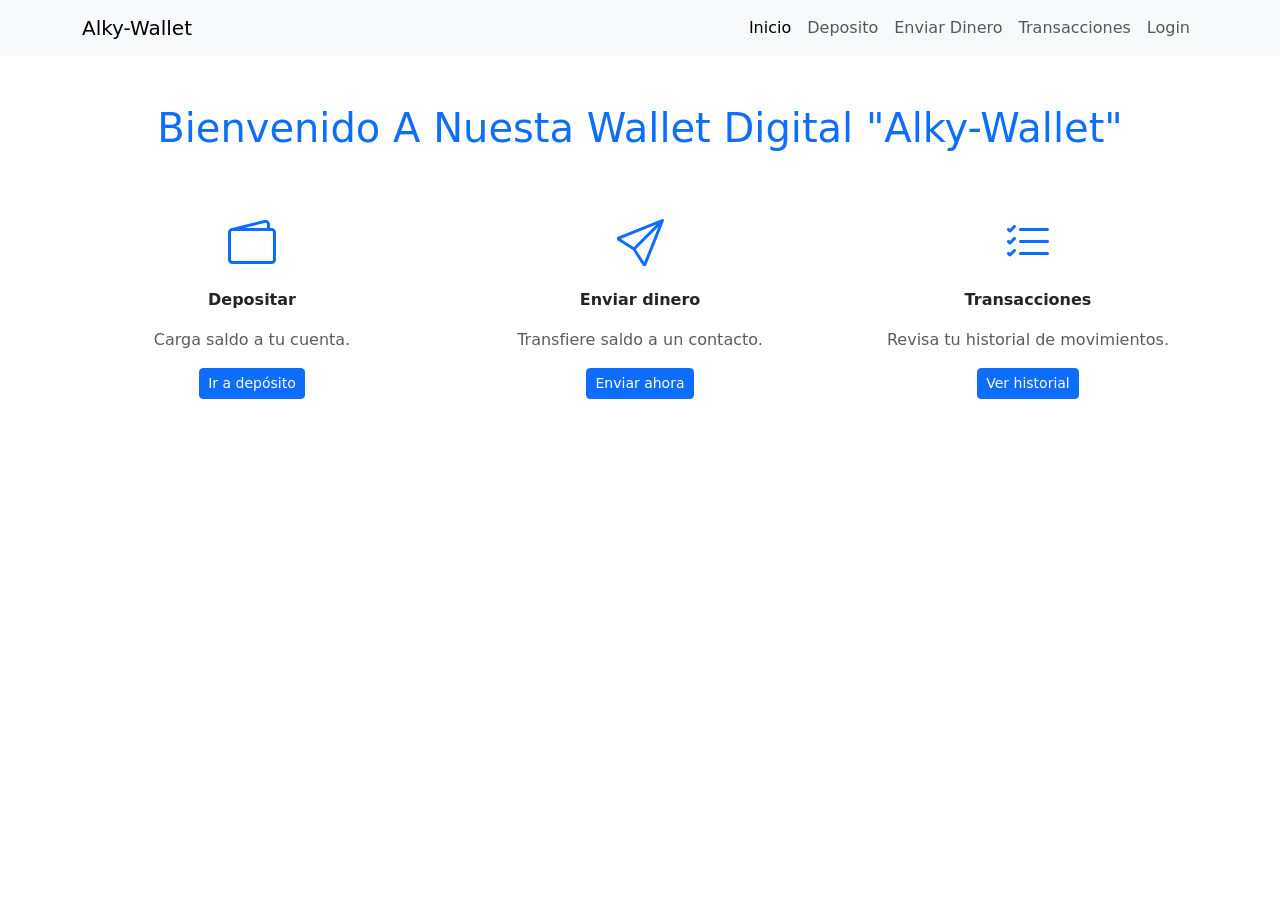
==== index.html @ f712dc09 "Add files via upload Corrijo imagenes rotas, bug de boton y agrego nota de credenciales de prueba" ====
<!DOCTYPE html>
<html lang="es">

<head>
  <meta charset="UTF-8">
  <meta name="viewport" content="width=device-width, initial-scale=1.0">
  <title>Inicio</title>

  <!-- BOOTSTRAP CSS -->
  <link href="https://cdn.jsdelivr.net/npm/bootstrap@5.3.8/dist/css/bootstrap.min.css" rel="stylesheet"
    integrity="sha384-sRIl4kxILFvY47J16cr9ZwB07vP4J8+LH7qKQnuqkuIAvNWLzeN8tE5YBujZqJLB" crossorigin="anonymous">

  <!-- BOOTSTRAP ICONS -->
  <link rel="stylesheet" href="https://cdn.jsdelivr.net/npm/bootstrap-icons@1.11.3/font/bootstrap-icons.min.css">

  <!-- BOOTSTRAP JS -->
  <script defer src="https://cdn.jsdelivr.net/npm/bootstrap@5.3.8/dist/js/bootstrap.bundle.min.js"
    integrity="sha384-FKyoEForCGlyvwx9Hj09JcYn3nv7wiPVlz7YYwJrWVcXK/BmnVDxM+D2scQbITxI"
    crossorigin="anonymous"></script>

  <!-- ESTILOS PROPIOS -->
  <link rel="stylesheet" href="./assets/css/style.css">

</head>

<body>

  <!-- NAVBAR -->
  <nav class="navbar navbar-expand-sm bg-body-tertiary">
    <div class="container">
      <a class="navbar-brand" href="./index.html">Alky-Wallet</a>
      <button class="navbar-toggler" type="button" data-bs-toggle="collapse" data-bs-target="#navbarNavAltMarkup"
        aria-controls="navbarNavAltMarkup" aria-expanded="false" aria-label="Toggle navigation">
        <span class="navbar-toggler-icon"></span>
      </button>
      <div class="collapse navbar-collapse" id="navbarNavAltMarkup">
        <div class="navbar-nav ms-auto">
          <a class="nav-link active" aria-current="page" href="./index.html">Inicio</a>
          <a class="nav-link" href="./deposit.html">Deposito</a>
          <a class="nav-link" href="./sendmoney.html">Enviar Dinero</a>
          <a class="nav-link" href="./transactions.html">Transacciones</a>
          <a class="nav-link" href="./login.html">Login</a>
        </div>
      </div>
    </div>
  </nav>


  <!-- ENCABEZADO -->
  <header class="py-5">
    <h1 class="text-primary text-capitalize text-center">Bienvenido a nuesta wallet digital "Alky-Wallet"</h1>
  </header>

  <main class="container">

    <div class="row g-5 justify-content-between row-cols-1 row-cols-md-2 row-cols-lg-3 text-center">

      <div class="col">
        <i class="bi bi-wallet2 text-primary" style="font-size: 3rem;"></i>
        <p class="fw-bolder mt-2">Depositar</p>
        <p class="text-muted">Carga saldo a tu cuenta.</p>
        <a href="./deposit.html" class="btn btn-primary btn-sm">Ir a depósito</a>
      </div>
      <div class="col">
        <i class="bi bi-send text-primary" style="font-size: 3rem;"></i>
        <p class="fw-bolder mt-2">Enviar dinero</p>
        <p class="text-muted">Transfiere saldo a un contacto.</p>
        <a href="./sendmoney.html" class="btn btn-primary btn-sm">Enviar ahora</a>
      </div>
      <div class="col">
        <i class="bi bi-list-check text-primary" style="font-size: 3rem;"></i>
        <p class="fw-bolder mt-2">Transacciones</p>
        <p class="text-muted">Revisa tu historial de movimientos.</p>
        <a href="./transactions.html" class="btn btn-primary btn-sm">Ver historial</a>
      </div>

    </div>

  </main>


</body>

</html>
---- assets/css/style.css ----
/* Quitar flechas en Chrome, Safari, Edge */
.sin-flechas::-webkit-inner-spin-button,
.sin-flechas::-webkit-outer-spin-button {
    -webkit-appearance: none;
    margin: 0;
}
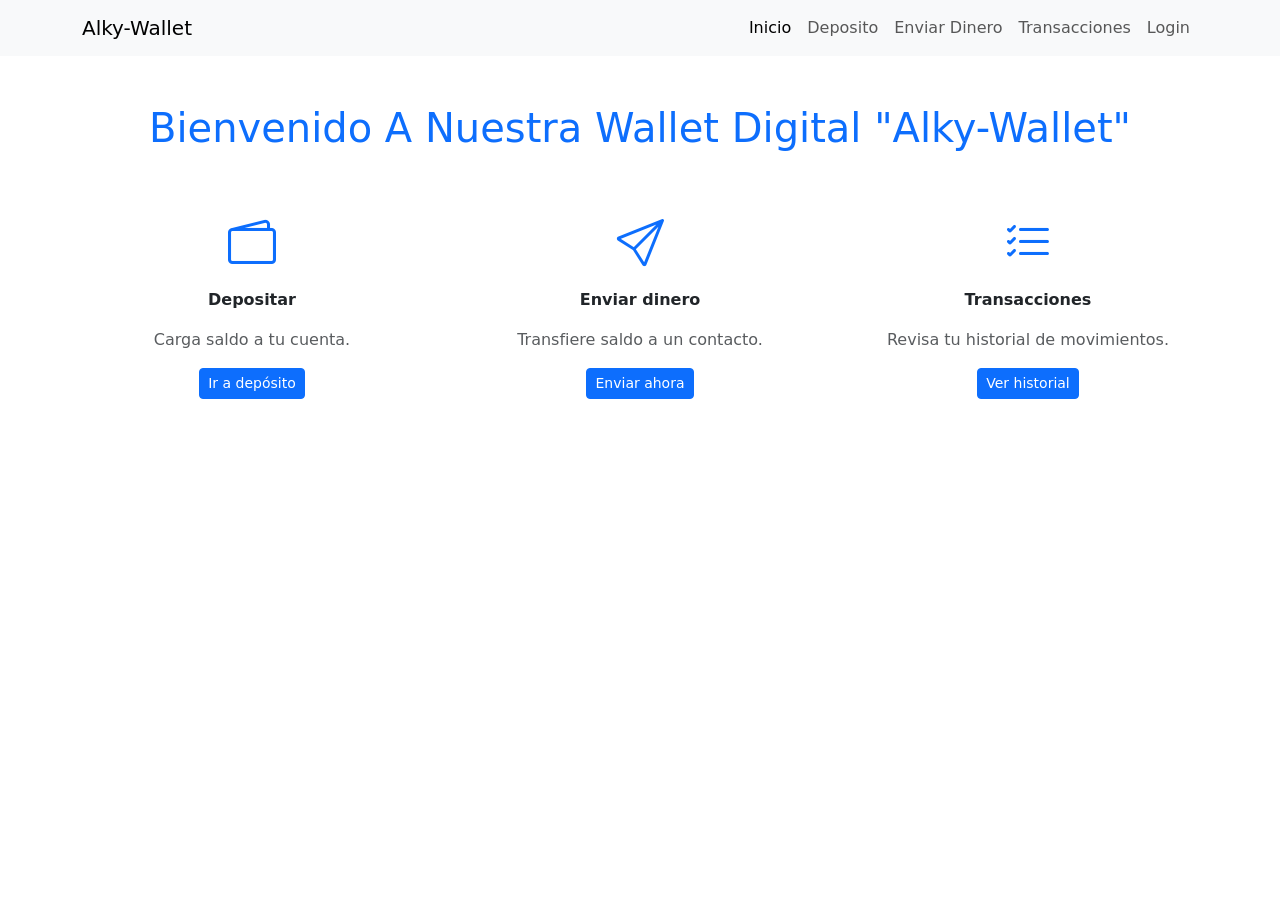
==== commit 66bcaff5: "Fix typo in welcome header text" ====
--- a/index.html
+++ b/index.html
@@ -48,7 +48,7 @@
 
   <!-- ENCABEZADO -->
   <header class="py-5">
-    <h1 class="text-primary text-capitalize text-center">Bienvenido a nuesta wallet digital "Alky-Wallet"</h1>
+    <h1 class="text-primary text-capitalize text-center">Bienvenido a nuestra wallet digital "Alky-Wallet"</h1>
   </header>
 
   <main class="container">
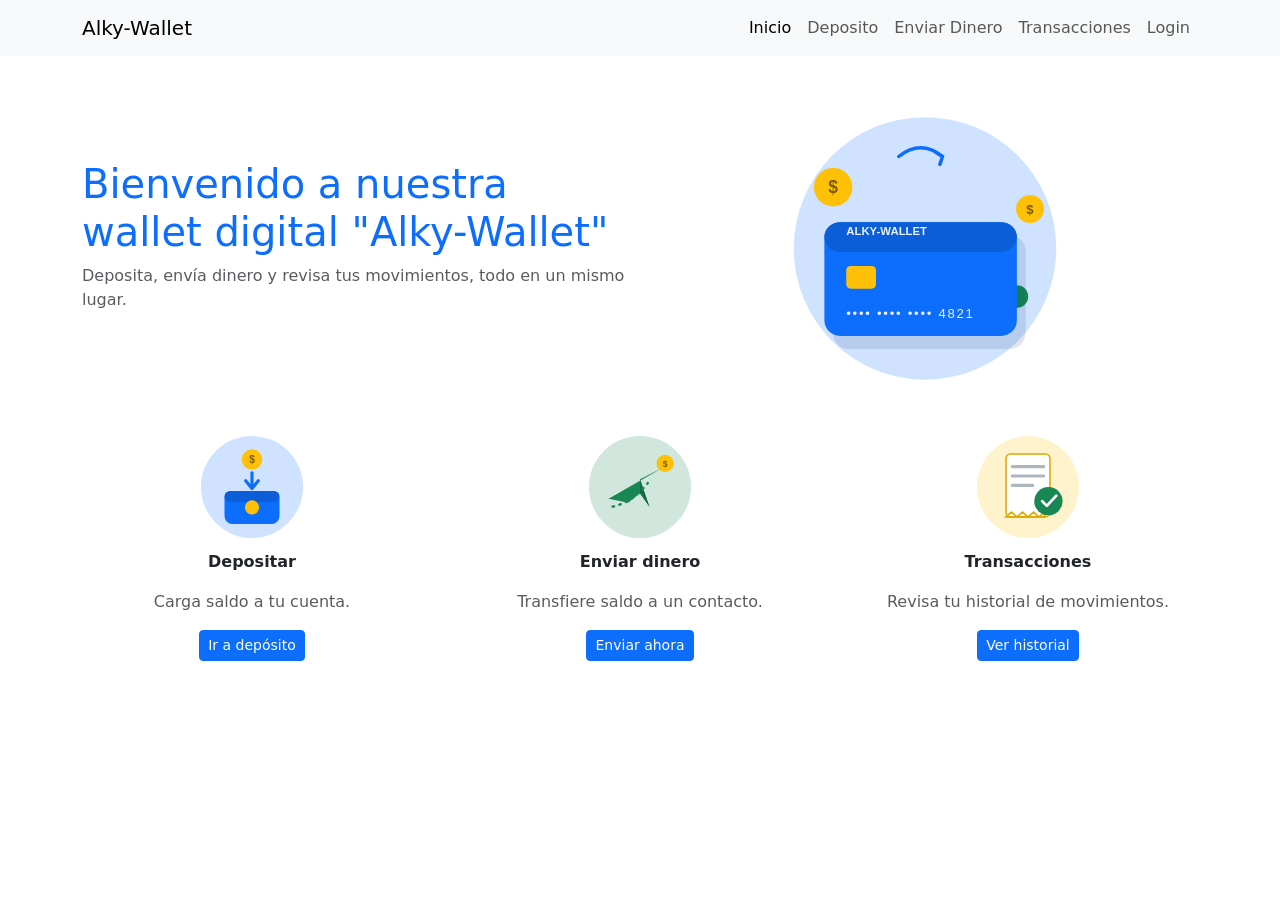
==== commit d2823016: "Add files via upload" ====
--- a/index.html
+++ b/index.html
@@ -9,9 +9,6 @@
   <!-- BOOTSTRAP CSS -->
   <link href="https://cdn.jsdelivr.net/npm/bootstrap@5.3.8/dist/css/bootstrap.min.css" rel="stylesheet"
     integrity="sha384-sRIl4kxILFvY47J16cr9ZwB07vP4J8+LH7qKQnuqkuIAvNWLzeN8tE5YBujZqJLB" crossorigin="anonymous">
-
-  <!-- BOOTSTRAP ICONS -->
-  <link rel="stylesheet" href="https://cdn.jsdelivr.net/npm/bootstrap-icons@1.11.3/font/bootstrap-icons.min.css">
 
   <!-- BOOTSTRAP JS -->
   <script defer src="https://cdn.jsdelivr.net/npm/bootstrap@5.3.8/dist/js/bootstrap.bundle.min.js"
@@ -48,7 +45,18 @@
 
   <!-- ENCABEZADO -->
   <header class="py-5">
-    <h1 class="text-primary text-capitalize text-center">Bienvenido a nuestra wallet digital "Alky-Wallet"</h1>
+    <div class="container">
+      <div class="row align-items-center">
+        <div class="col-12 col-md-6 text-center text-md-start">
+          <h1 class="text-primary">Bienvenido a nuestra wallet digital "Alky-Wallet"</h1>
+          <p class="text-muted">Deposita, envía dinero y revisa tus movimientos, todo en un mismo lugar.</p>
+        </div>
+        <div class="col-12 col-md-6 text-center">
+          <!-- Reemplaza "hero-wallet.svg" por el nombre del archivo que descargues de unDraw -->
+          <img src="./assets/img/hero-wallet.svg" alt="Ilustración de una billetera digital" class="img-fluid" style="max-height: 280px;">
+        </div>
+      </div>
+    </div>
   </header>
 
   <main class="container">
@@ -56,19 +64,19 @@
     <div class="row g-5 justify-content-between row-cols-1 row-cols-md-2 row-cols-lg-3 text-center">
 
       <div class="col">
-        <i class="bi bi-wallet2 text-primary" style="font-size: 3rem;"></i>
+        <img src="./assets/img/icon-deposit.svg" alt="Ilustración de depósito de dinero" width="110" height="110">
         <p class="fw-bolder mt-2">Depositar</p>
         <p class="text-muted">Carga saldo a tu cuenta.</p>
         <a href="./deposit.html" class="btn btn-primary btn-sm">Ir a depósito</a>
       </div>
       <div class="col">
-        <i class="bi bi-send text-primary" style="font-size: 3rem;"></i>
+        <img src="./assets/img/icon-send.svg" alt="Ilustración de envío de dinero" width="110" height="110">
         <p class="fw-bolder mt-2">Enviar dinero</p>
         <p class="text-muted">Transfiere saldo a un contacto.</p>
         <a href="./sendmoney.html" class="btn btn-primary btn-sm">Enviar ahora</a>
       </div>
       <div class="col">
-        <i class="bi bi-list-check text-primary" style="font-size: 3rem;"></i>
+        <img src="./assets/img/icon-transactions.svg" alt="Ilustración de historial de transacciones" width="110" height="110">
         <p class="fw-bolder mt-2">Transacciones</p>
         <p class="text-muted">Revisa tu historial de movimientos.</p>
         <a href="./transactions.html" class="btn btn-primary btn-sm">Ver historial</a>
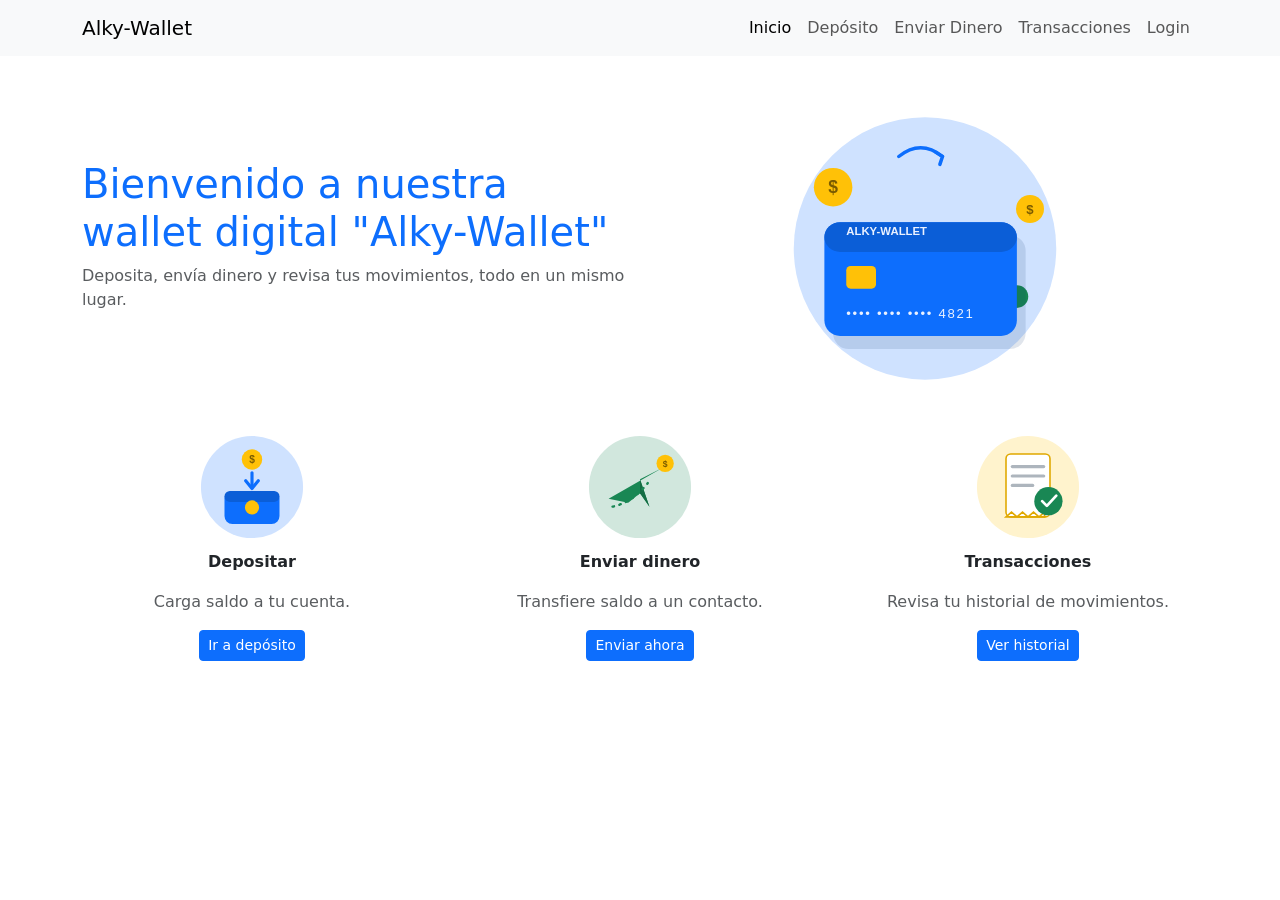
==== commit 1dba10cd: "Correct spelling of 'Deposito' to 'Depósito'" ====
--- a/index.html
+++ b/index.html
@@ -33,7 +33,7 @@
       <div class="collapse navbar-collapse" id="navbarNavAltMarkup">
         <div class="navbar-nav ms-auto">
           <a class="nav-link active" aria-current="page" href="./index.html">Inicio</a>
-          <a class="nav-link" href="./deposit.html">Deposito</a>
+          <a class="nav-link" href="./deposit.html">Depósito</a>
           <a class="nav-link" href="./sendmoney.html">Enviar Dinero</a>
           <a class="nav-link" href="./transactions.html">Transacciones</a>
           <a class="nav-link" href="./login.html">Login</a>
